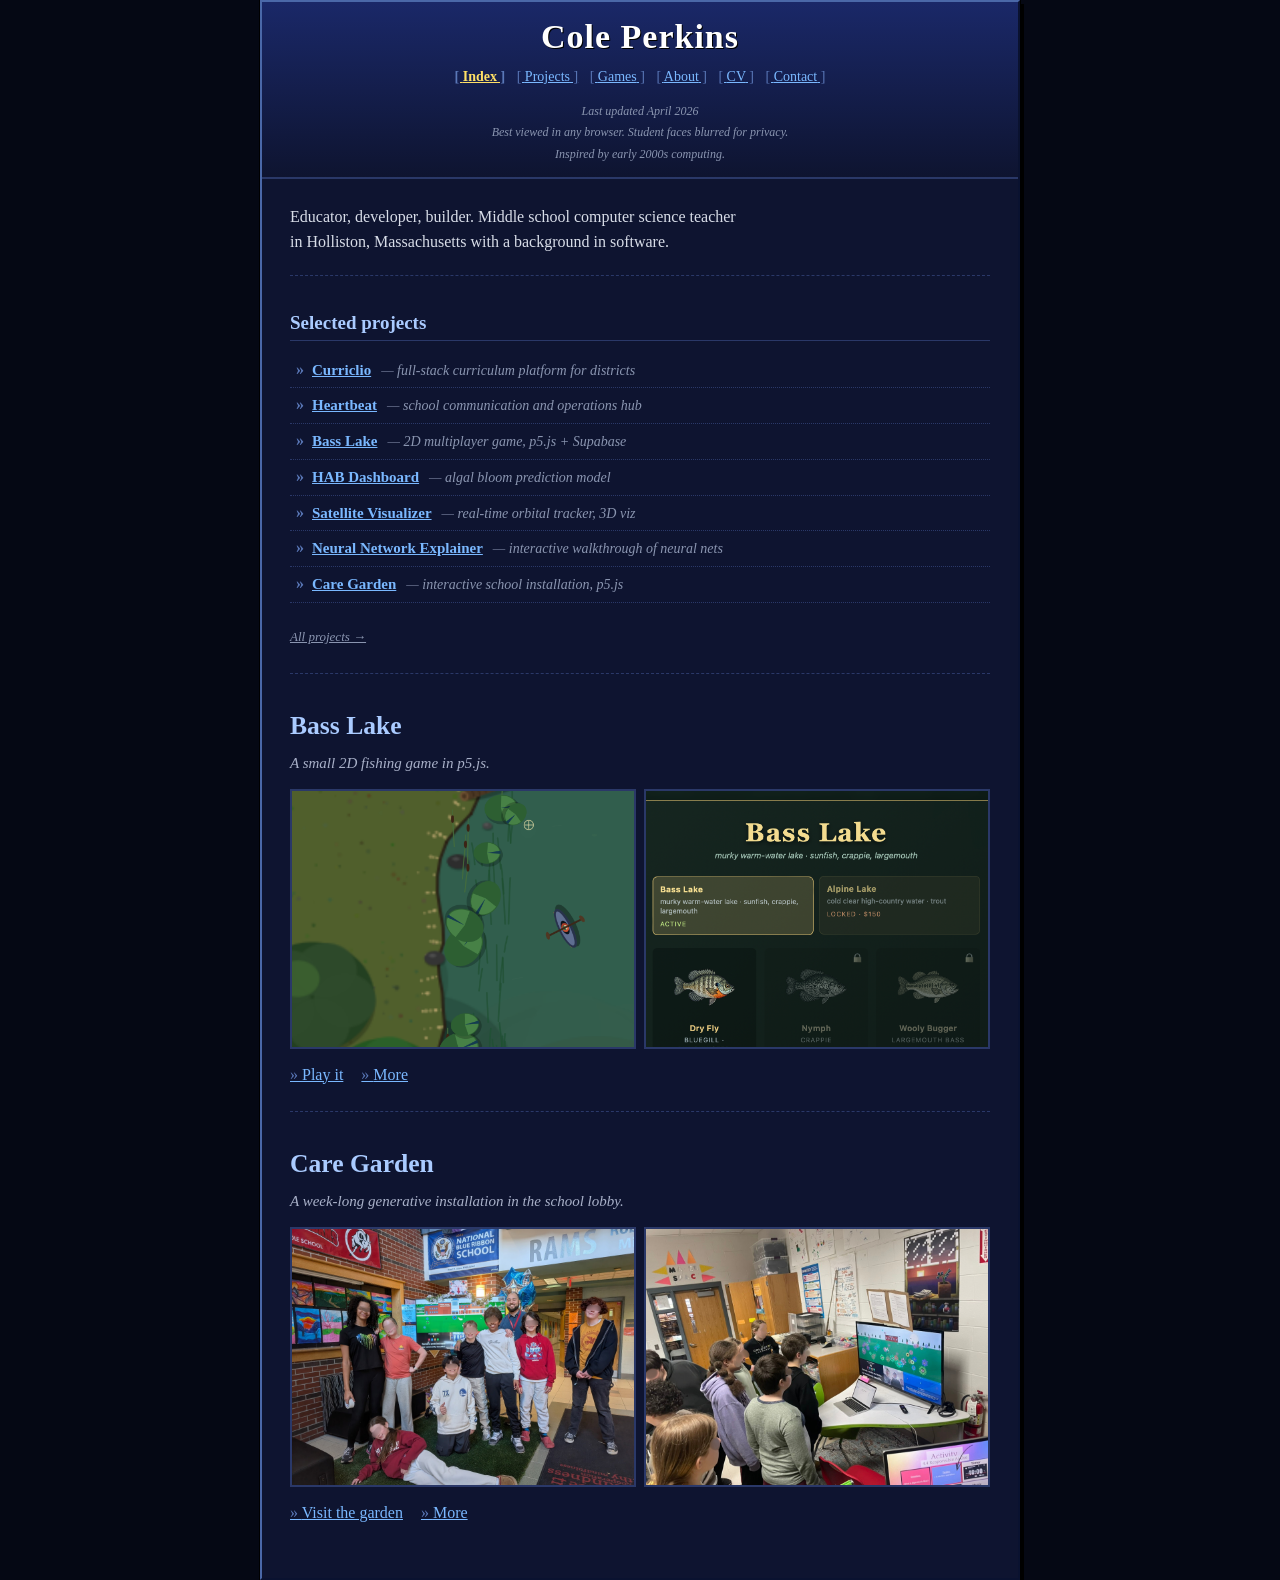
==== index.html @ 0ce3ae5e "Remove duplicate Cole Perkins h1 on index Sidebar already has the brand name.  Co-Authored-By: Claud" ====
<!DOCTYPE html>
<html lang="en">
<head>
  <meta charset="UTF-8">
  <meta name="viewport" content="width=device-width, initial-scale=1.0">
  <title>Cole Perkins</title>
  <link rel="preconnect" href="https://fonts.googleapis.com">
  <link rel="preconnect" href="https://fonts.gstatic.com" crossorigin>
  <link href="https://fonts.googleapis.com/css2?family=Playfair+Display:ital,wght@0,400;0,700;1,400;1,700&family=EB+Garamond:ital,wght@0,400;0,500;1,400;1,500&display=swap" rel="stylesheet">
  <link rel="stylesheet" href="style.css">
</head>
<body class="layout">

  <button class="menu-toggle" aria-label="Menu" onclick="document.querySelector('aside.sidebar').classList.toggle('open')">menu</button>

  <aside class="sidebar">
    <div class="brand">
      <a href="index.html" style="color:inherit;">
        <div class="brand-name">Cole Perkins</div>
      </a>
    </div>
    <nav>
      <a href="index.html" class="active">Index</a>
      <a href="portfolio.html">Projects</a>
      <a href="games.html">Games</a>
      <a href="about.html">About</a>
      <a href="cv.html">CV</a>
      <a href="contact.html">Contact</a>
    </nav>
    <div class="sidebar-footer">
      Last updated April 2026<br>
      <span class="privacy">Best viewed in any browser. Student faces blurred for privacy.</span>
      <span class="privacy">Inspired by early 2000s computing.</span>
    </div>
  </aside>

  <main>

    <section class="hero">
      <div class="intro">
        <p>Educator, developer, builder. Middle school computer science teacher in Holliston, Massachusetts with a background in software.</p>
      </div>
    </section>

    <section>
      <h2>Selected projects</h2>
      <div class="work-list">

        <a class="work-list-item" href="https://curriclio.app" target="_blank" rel="noopener">
          <span class="title">Curriclio</span>
          <span class="descriptor">full-stack curriculum platform for districts</span>
        </a>

        <a class="work-list-item" href="https://school-heartbeat.vercel.app" target="_blank" rel="noopener">
          <span class="title">Heartbeat</span>
          <span class="descriptor">school communication and operations hub</span>
        </a>

        <a class="work-list-item" href="bass-lake.html">
          <span class="title">Bass Lake</span>
          <span class="descriptor">2D multiplayer game, p5.js + Supabase</span>
        </a>

        <a class="work-list-item" href="https://perkinscole.github.io/hab-dashboard/" target="_blank" rel="noopener">
          <span class="title">HAB Dashboard</span>
          <span class="descriptor">algal bloom prediction model</span>
        </a>

        <a class="work-list-item" href="https://perkinscole.github.io/satellite-visualizer/" target="_blank" rel="noopener">
          <span class="title">Satellite Visualizer</span>
          <span class="descriptor">real-time orbital tracker, 3D viz</span>
        </a>

        <a class="work-list-item" href="https://perkinscole.github.io/neural-network-site/" target="_blank" rel="noopener">
          <span class="title">Neural Network Explainer</span>
          <span class="descriptor">interactive walkthrough of neural nets</span>
        </a>

        <a class="work-list-item" href="portfolio.html#care-garden">
          <span class="title">Care Garden</span>
          <span class="descriptor">interactive school installation, p5.js</span>
        </a>

      </div>
      <p class="meta" style="margin-top:1.5rem;"><a href="portfolio.html" style="font-style:italic;color:var(--text-dim);border-bottom:1px solid var(--text-faint);">All projects &rarr;</a></p>
    </section>

    <section>
      <div class="feature">
        <div class="feature-title">
          <h2 style="font-size:1.6rem;">Bass Lake</h2>
        </div>
        <p class="feature-descriptor">A small 2D fishing game in p5.js.</p>

        <div class="feature-media-grid">
          <img src="images/bass-lake-1.png" alt="Kayak fishing among lily pads">
          <img src="images/bass-lake-menu.png" alt="Lake selection menu">
        </div>

        <div class="feature-links">
          <a href="https://perkinscole.github.io/bass-lake/" target="_blank" rel="noopener">Play it</a>
          <a href="bass-lake.html">More</a>
        </div>
      </div>
    </section>

    <section>
      <div class="feature">
        <div class="feature-title">
          <h2 style="font-size:1.6rem;">Care Garden</h2>
        </div>
        <p class="feature-descriptor">A week-long generative installation in the school lobby.</p>

        <div class="feature-media-grid">
          <img src="images/care-garden-group.jpg" alt="Care Garden display in the lobby with students">
          <img src="images/care-garden-install.jpg" alt="Care Garden installation in progress">
        </div>

        <div class="feature-links">
          <a href="https://perkinscole.github.io/care-garden/" target="_blank" rel="noopener">Visit the garden</a>
          <a href="portfolio.html#care-garden">More</a>
        </div>
      </div>
    </section>

  </main>

</body>
</html>
---- style.css ----
/* ===== Cole Perkins, dark Windows ===== */

*, *::before, *::after { box-sizing: border-box; margin: 0; padding: 0; }

html { background: #050814; }

body {
  font-family: "Times New Roman", Times, serif;
  background: #050814;
  color: #d8dde8;
  line-height: 1.55;
  padding: 18px 12px;
  min-height: 100vh;
}

img { max-width: 100%; display: block; border: 2px solid #2a3868; }

a {
  color: #7ab8ff;
  text-decoration: underline;
}
a:visited { color: #b48eff; }
a:hover { color: #ffe066; background: #1a2860; }
a:active { color: #ffe066; }

/* ---------- typography ---------- */
h1, h2, h3, h4 {
  font-family: "Times New Roman", Times, serif;
  font-weight: bold;
  color: #f0f3fa;
}
h1 {
  font-size: 26px;
  text-align: center;
  background: linear-gradient(to bottom, #2a4090, #122466);
  color: #ffffff;
  padding: 10px 14px;
  border: 2px solid;
  border-color: #5a78b8 #0a1438 #0a1438 #5a78b8;
  margin-bottom: 18px;
  letter-spacing: 1px;
}
h2 {
  font-size: 19px;
  margin-top: 18px;
  margin-bottom: 8px;
  color: #aacbff;
  border-bottom: 1px solid #2a3868;
  padding-bottom: 2px;
}
h3 { font-size: 16px; margin-bottom: 4px; color: #e0e5f0; }

p { font-size: 15px; margin-bottom: 12px; }
p.lede { font-style: italic; font-size: 16px; color: #a8b0c8; margin-bottom: 14px; }

em, i, .italic { font-style: italic; }

.dim, .text-dim { color: #8a95b0; }
.faint, .text-faint { color: #6a7390; }
.small { font-size: 13px; }
.tiny { font-size: 11px; }
.meta { font-size: 13px; color: #8a95b0; font-style: italic; }

/* ---------- layout ---------- */
.layout {
  display: block;
  min-height: 0;
  max-width: 760px;
  margin: 0 auto;
  background: #0e1430;
  border: 2px solid;
  border-color: #4a68a8 #0a1230 #0a1230 #4a68a8;
  padding: 0;
  box-shadow: 0 0 0 1px #000, 4px 4px 0 #000;
}

.menu-toggle { display: none; }

aside.sidebar {
  position: static;
  width: 100%;
  height: auto;
  background: linear-gradient(to bottom, #1a2868, #0e1430);
  border: none;
  border-bottom: 2px solid #2a3868;
  padding: 18px 24px 14px;
  z-index: auto;
  display: block;
}

.brand { margin-bottom: 12px; text-align: center; }
.brand a { color: inherit; text-decoration: none; }
.brand-name {
  font-family: "Times New Roman", Times, serif;
  font-size: 34px;
  font-weight: bold;
  letter-spacing: 1px;
  line-height: 1;
  color: #ffffff;
  text-shadow: 1px 1px 0 #000;
}

aside.sidebar nav {
  display: block;
  text-align: center;
  font-size: 14px;
  margin-top: 8px;
}
aside.sidebar nav a {
  display: inline;
  font-family: "Times New Roman", Times, serif;
  font-style: normal;
  color: #7ab8ff;
  text-decoration: underline;
  padding: 2px 4px;
  margin: 0;
}
aside.sidebar nav a:hover { color: #ffe066; background: #1a2860; }
aside.sidebar nav a.active {
  color: #ffe066;
  font-weight: bold;
}
aside.sidebar nav a::before { content: "[ "; color: #5a78b8; text-decoration: none; }
aside.sidebar nav a::after { content: " ]"; color: #5a78b8; text-decoration: none; }

.sidebar-footer {
  margin-top: 14px;
  font-size: 12px;
  color: #8a95b0;
  text-align: center;
  font-style: italic;
}
.sidebar-footer a { color: #aacbff; }
.sidebar-footer .privacy { display: block; margin-top: 3px; }

main {
  margin: 0;
  width: 100%;
  max-width: 100%;
  padding: 22px 28px 28px;
  background: #0e1430;
}

section {
  padding: 14px 0;
  border-top: 1px dashed #2a3868;
}
section:first-of-type { border-top: none; padding-top: 4px; }
section.thick { padding: 22px 0; }

.hero { padding-bottom: 8px; }
.hero h1 { font-size: 28px; margin-bottom: 14px; }
.hero .intro { max-width: 56ch; }
.hero .intro p { font-size: 16px; }

/* ---------- work list ---------- */
.work-list {
  list-style: none;
  margin: 12px 0 18px;
  padding: 0;
}
.work-list-item {
  display: block;
  padding: 5px 8px 5px 22px;
  border-bottom: 1px dotted #2a3868;
  font-family: "Times New Roman", Times, serif;
  color: #d8dde8;
  text-decoration: none;
  position: relative;
  background: transparent;
}
.work-list-item::before {
  content: "»";
  position: absolute;
  left: 6px;
  color: #5a78b8;
  font-weight: bold;
}
.work-list-item:hover {
  background: #1a2860;
}
.work-list-item .title {
  color: #7ab8ff;
  text-decoration: underline;
  font-weight: bold;
  font-size: 15px;
}
.work-list-item:visited .title { color: #b48eff; }
.work-list-item:hover .title { color: #ffe066; }
.work-list-item .descriptor {
  font-style: italic;
  color: #8a95b0;
  font-size: 14px;
  margin-left: 6px;
}
.work-list-item .descriptor::before { content: "— "; color: #6a7390; }

/* ---------- featured ---------- */
.feature { margin-bottom: 10px; }
.feature .feature-title {
  display: flex;
  align-items: baseline;
  gap: 8px;
  margin-bottom: 6px;
  flex-wrap: wrap;
}
.feature .feature-title h2 {
  margin-bottom: 0;
  border-bottom: none;
  padding-bottom: 0;
}
.feature .feature-title .year {
  color: #8a95b0;
  font-style: italic;
  font-size: 14px;
}
.feature-descriptor {
  font-style: italic;
  color: #a8b0c8;
  margin-bottom: 12px;
  font-size: 15px;
}
.feature-media {
  margin: 14px 0;
}
.feature-media img,
.feature-media video {
  width: 100%;
  border: 2px solid #2a3868;
  background: #0a1230;
}
.feature-media-grid {
  display: grid;
  grid-template-columns: 1fr 1fr;
  gap: 8px;
  margin: 14px 0;
}
.feature-media-grid img,
.feature-media-grid video {
  width: 100%;
  aspect-ratio: 4/3;
  object-fit: cover;
  border: 2px solid #2a3868;
}
.feature p { max-width: 56ch; }

.feature-links {
  margin-top: 14px;
  display: block;
}
.feature-links a {
  display: inline-block;
  margin-right: 14px;
  font-family: "Times New Roman", Times, serif;
  color: #7ab8ff;
  text-decoration: underline;
}
.feature-links a::before { content: "» "; color: #5a78b8; text-decoration: none; }

/* ---------- breadcrumb ---------- */
.crumb {
  font-size: 13px;
  color: #8a95b0;
  margin-bottom: 14px;
  font-style: italic;
}
.crumb a { color: #7ab8ff; }

/* ---------- prose ---------- */
.prose { max-width: 56ch; }
.prose p { font-size: 15px; }
.prose h2 { margin-top: 14px; }
.prose ul {
  padding-left: 24px;
  margin: 8px 0 12px;
  list-style: square;
}
.prose ul li::marker { color: #5a78b8; }
.prose ul li { font-size: 15px; margin-bottom: 4px; }

/* ---------- contact ---------- */
.contact-list {
  list-style: none;
  margin-top: 14px;
  padding: 0;
}
.contact-list li {
  font-size: 15px;
  padding: 4px 0;
  display: grid;
  grid-template-columns: 90px 1fr;
  align-items: baseline;
}
.contact-list li span.label {
  font-weight: bold;
  font-style: italic;
  color: #8a95b0;
  font-size: 13px;
  text-transform: lowercase;
}

/* ---------- CV ---------- */
.cv-entry { margin-bottom: 14px; }
.cv-entry-line {
  display: grid;
  grid-template-columns: 1fr auto;
  align-items: baseline;
  gap: 10px;
}
.cv-entry-line h3 {
  font-family: "Times New Roman", Times, serif;
  font-size: 16px;
  font-weight: bold;
  color: #f0f3fa;
}
.cv-entry-line .date {
  color: #8a95b0;
  font-size: 13px;
  white-space: nowrap;
  font-style: italic;
}
.cv-entry .org {
  font-style: italic;
  font-size: 14px;
  color: #a8b0c8;
  margin-bottom: 4px;
}
.cv-entry ul {
  padding-left: 22px;
  margin-top: 4px;
  list-style: square;
}
.cv-entry li { font-size: 14px; margin-bottom: 3px; }
.cv-entry li::marker { color: #5a78b8; }

.cv-section { margin-bottom: 22px; }
.cv-section-title {
  font-family: "Times New Roman", Times, serif;
  font-weight: bold;
  font-size: 14px;
  color: #aacbff;
  border-bottom: 2px solid #2a4090;
  padding-bottom: 2px;
  margin-bottom: 12px;
  text-transform: uppercase;
  letter-spacing: 1px;
}

/* ---------- topics ---------- */
.topics {
  display: grid;
  grid-template-columns: 1fr 1fr;
  gap: 14px;
  margin: 14px 0 20px;
}
.topic {
  border: 1px solid #2a3868;
  background: #131a3a;
  padding: 10px 12px;
}
.topic h3 {
  font-family: "Times New Roman", Times, serif;
  font-size: 15px;
  margin-bottom: 4px;
  color: #aacbff;
}
.topic p { font-size: 14px; color: #a8b0c8; }

/* ---------- tag ---------- */
.tag {
  display: inline-block;
  font-style: italic;
  font-size: 13px;
  color: #8a95b0;
  margin-right: 8px;
}
.tag::before { content: "·  "; color: #6a7390; }

/* ---------- print ---------- */
@media print {
  body, .layout, main, aside.sidebar { background: white; color: black; }
  .layout { border: none; max-width: 100%; box-shadow: none; }
  aside.sidebar { display: none; }
  main { padding: 0; }
  a { color: black; text-decoration: none; }
  h1 { background: none; color: black; border: 2px solid black; }
}

/* ---------- mobile ---------- */
@media (max-width: 600px) {
  body { padding: 6px 4px; }
  main { padding: 14px 16px 18px; }
  aside.sidebar { padding: 14px 14px 12px; }
  .brand-name { font-size: 28px; }
  h1 { font-size: 22px; }
  h2 { font-size: 18px; }
  .feature-media-grid { grid-template-columns: 1fr; }
  .topics { grid-template-columns: 1fr; }
}
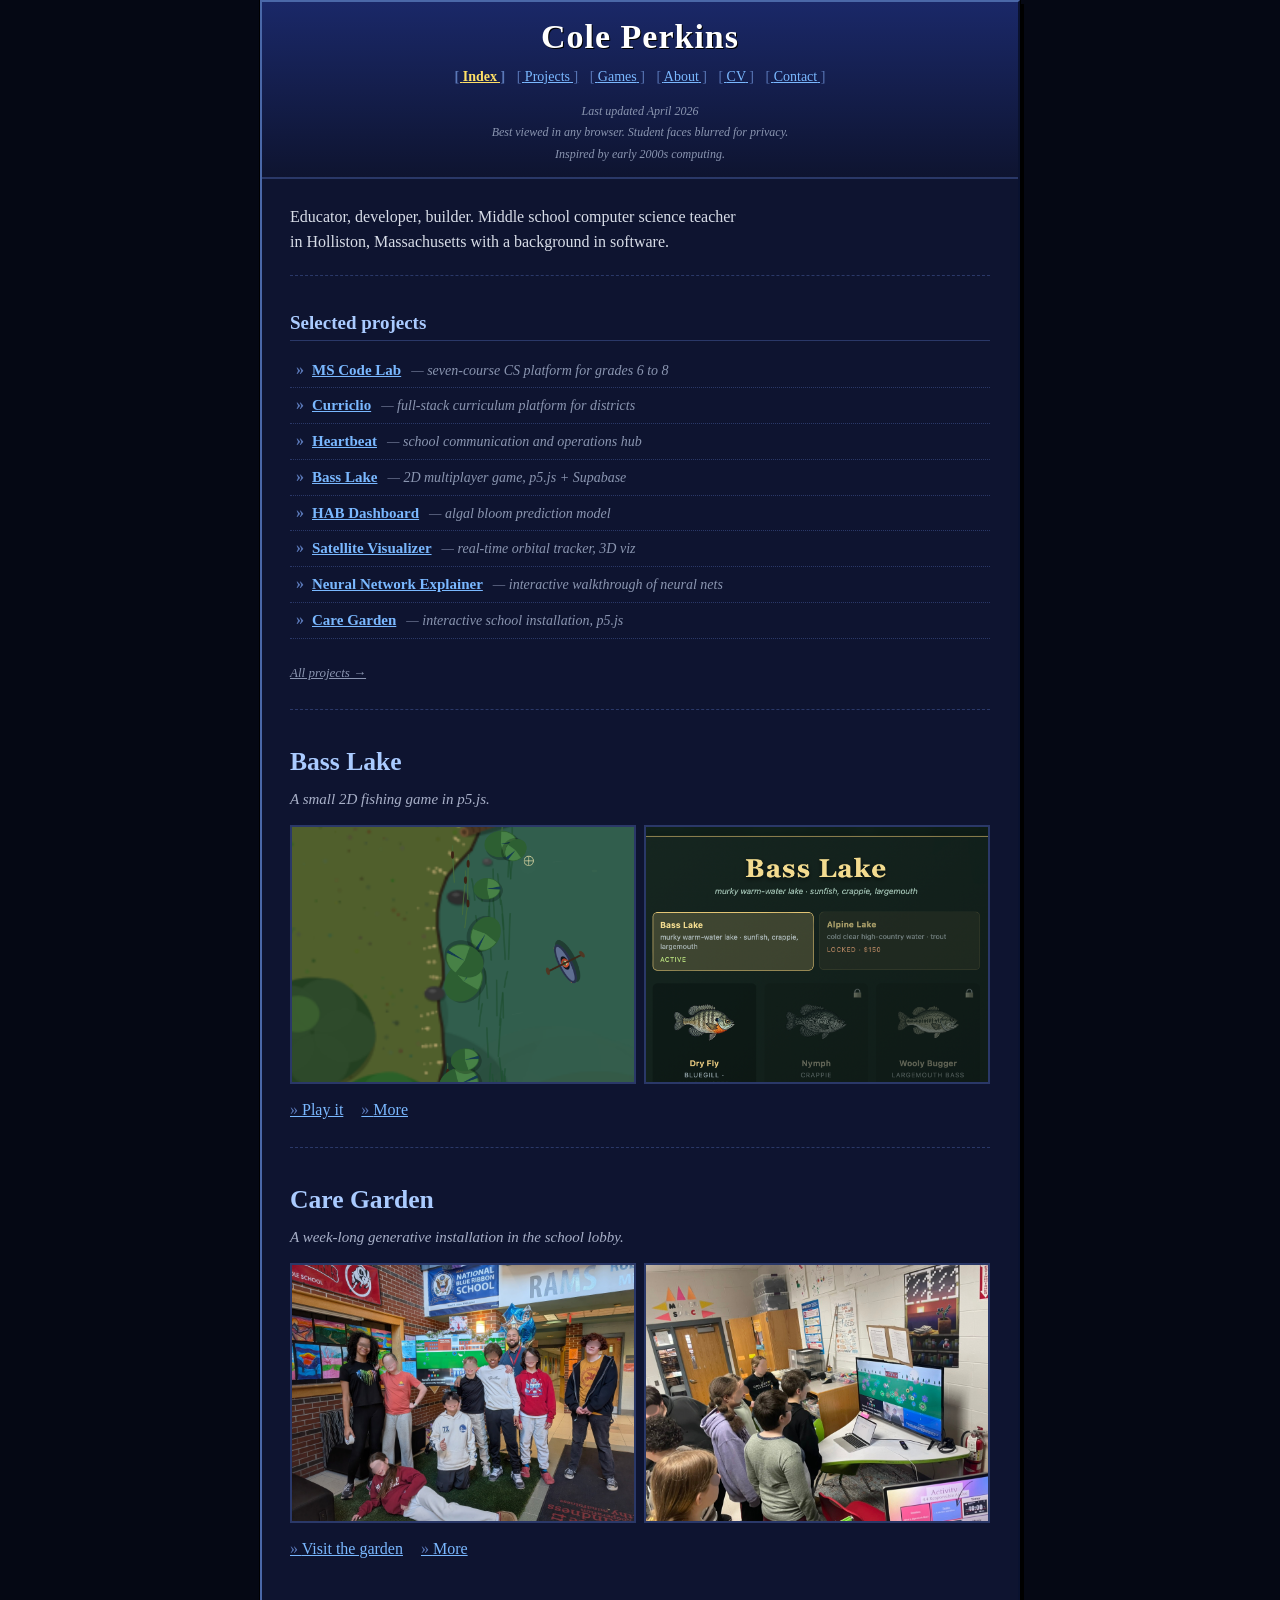
==== commit f47cbd2d: "Add MS Code Lab and its seven courses to projects MS Code Lab leads Featured and the home page list," ====
--- a/index.html
+++ b/index.html
@@ -45,6 +45,11 @@
     <section>
       <h2>Selected projects</h2>
       <div class="work-list">
+
+        <a class="work-list-item" href="https://mscodelab.org" target="_blank" rel="noopener">
+          <span class="title">MS Code Lab</span>
+          <span class="descriptor">seven-course CS platform for grades 6 to 8</span>
+        </a>
 
         <a class="work-list-item" href="https://curriclio.app" target="_blank" rel="noopener">
           <span class="title">Curriclio</span>
--- a/style.css
+++ b/style.css
@@ -176,6 +176,8 @@
   color: #5a78b8;
   font-weight: bold;
 }
+.work-list-item.sub { padding-left: 44px; }
+.work-list-item.sub::before { left: 28px; content: "›"; }
 .work-list-item:hover {
   background: #1a2860;
 }
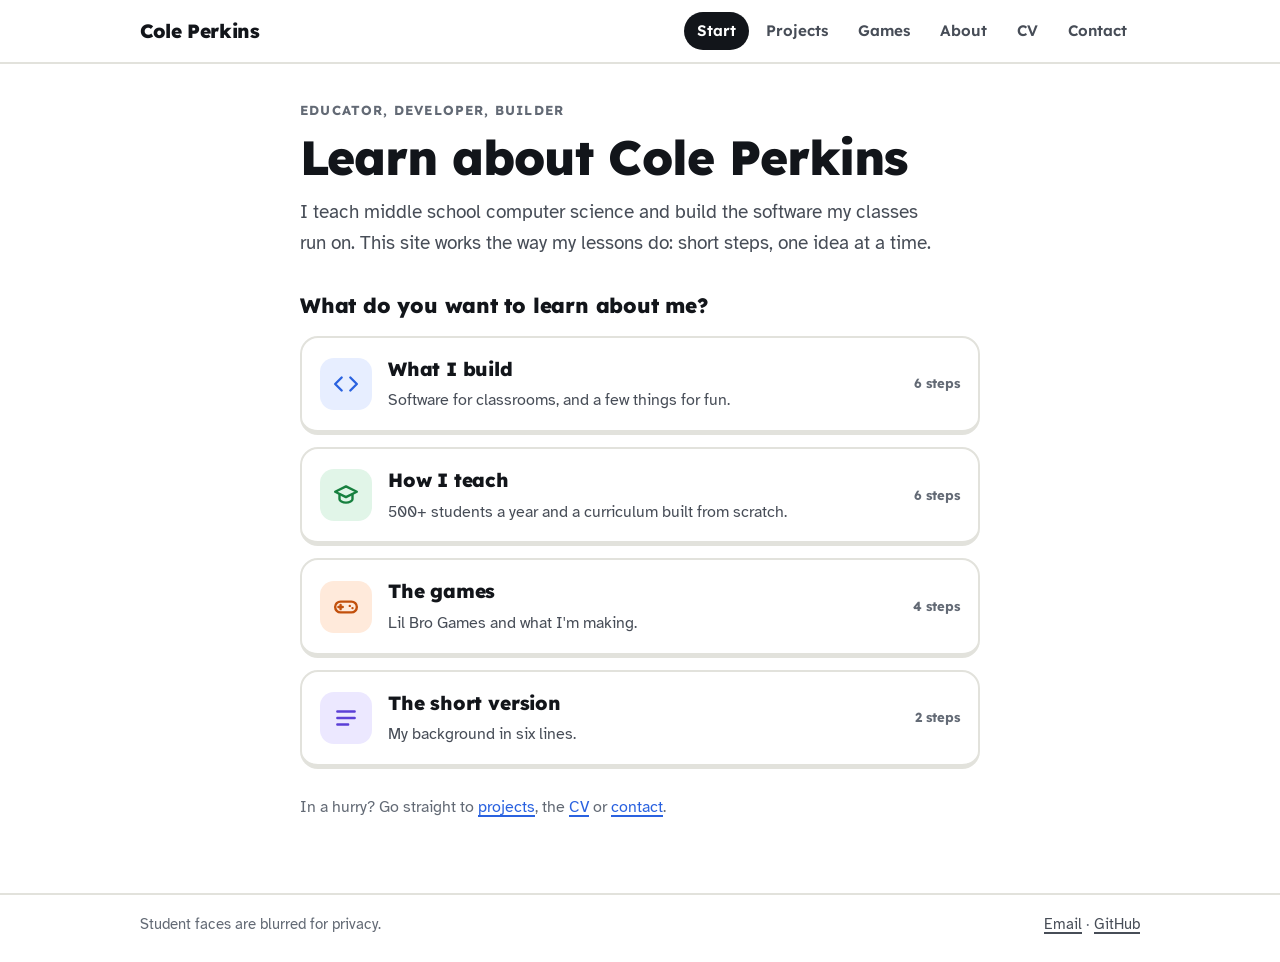
==== commit c1e7fdd2: "Rebuild the site as a Brilliant-style lesson about Cole The home page is now a click-through: pick a" ====
--- a/index.html
+++ b/index.html
@@ -4,131 +4,362 @@
   <meta charset="UTF-8">
   <meta name="viewport" content="width=device-width, initial-scale=1.0">
   <title>Cole Perkins</title>
+  <meta name="description" content="Cole Perkins: educator, developer, builder. Learn about my work in short steps.">
+  <script>document.documentElement.className += ' js';</script>
   <link rel="preconnect" href="https://fonts.googleapis.com">
   <link rel="preconnect" href="https://fonts.gstatic.com" crossorigin>
-  <link href="https://fonts.googleapis.com/css2?family=Playfair+Display:ital,wght@0,400;0,700;1,400;1,700&family=EB+Garamond:ital,wght@0,400;0,500;1,400;1,500&display=swap" rel="stylesheet">
+  <link href="https://fonts.googleapis.com/css2?family=Atkinson+Hyperlegible:ital,wght@0,400;0,700;1,400&family=Lexend:wght@400;600;700;800&display=swap" rel="stylesheet">
   <link rel="stylesheet" href="style.css">
 </head>
-<body class="layout">
-
-  <button class="menu-toggle" aria-label="Menu" onclick="document.querySelector('aside.sidebar').classList.toggle('open')">menu</button>
-
-  <aside class="sidebar">
-    <div class="brand">
-      <a href="index.html" style="color:inherit;">
-        <div class="brand-name">Cole Perkins</div>
-      </a>
+<body>
+
+  <a class="skip" href="#main">Skip to content</a>
+  <header class="top">
+    <div class="top-in">
+      <a class="brand" href="index.html">Cole Perkins</a>
+      <nav aria-label="Main">
+        <a href="index.html" class="active">Start</a>
+        <a href="portfolio.html">Projects</a>
+        <a href="games.html">Games</a>
+        <a href="about.html">About</a>
+        <a href="cv.html">CV</a>
+        <a href="contact.html">Contact</a>
+      </nav>
     </div>
-    <nav>
-      <a href="index.html" class="active">Index</a>
-      <a href="portfolio.html">Projects</a>
-      <a href="games.html">Games</a>
-      <a href="about.html">About</a>
-      <a href="cv.html">CV</a>
-      <a href="contact.html">Contact</a>
-    </nav>
-    <div class="sidebar-footer">
-      Last updated April 2026<br>
-      <span class="privacy">Best viewed in any browser. Student faces blurred for privacy.</span>
-      <span class="privacy">Inspired by early 2000s computing.</span>
+  </header>
+
+  <div class="lesson-bar" id="lesson-bar" hidden>
+    <div class="lesson-bar-in">
+      <button class="exit" id="lesson-exit" type="button" aria-label="Back to all topics">
+        <svg viewBox="0 0 16 16" aria-hidden="true"><path d="M3 3l10 10M13 3L3 13"/></svg>
+      </button>
+      <div class="track" role="progressbar" aria-label="Lesson progress" aria-valuemin="0" aria-valuemax="100" aria-valuenow="0" id="lesson-track"><div class="fill" id="lesson-fill"></div></div>
+      <span class="count" id="lesson-count"></span>
     </div>
-  </aside>
-
-  <main>
-
-    <section class="hero">
-      <div class="intro">
-        <p>Educator, developer, builder. Middle school computer science teacher in Holliston, Massachusetts with a background in software.</p>
-      </div>
+  </div>
+
+  <main id="main" class="learn">
+
+    <!-- ── Start: pick a topic ── -->
+    <section class="chooser" id="chooser">
+      <p class="eyebrow">Educator, developer, builder</p>
+      <h1>Learn about Cole Perkins</h1>
+      <p class="lede">I teach middle school computer science and build the software my classes run on. This site works the way my lessons do: short steps, one idea at a time.</p>
+
+      <p class="ask">What do you want to learn about me?</p>
+      <div class="paths">
+        <a class="path p-build" href="#build" data-path="build">
+          <span class="icon"><svg viewBox="0 0 24 24" aria-hidden="true"><path d="M8 6l-6 6 6 6M16 6l6 6-6 6"/></svg></span>
+          <span class="name">What I build</span>
+          <span class="what">Software for classrooms, and a few things for fun.</span>
+          <span class="len" data-len="6 steps">6 steps</span>
+        </a>
+        <a class="path p-teach" href="#teach" data-path="teach">
+          <span class="icon"><svg viewBox="0 0 24 24" aria-hidden="true"><path d="M2 9l10-5 10 5-10 5z"/><path d="M6 11.5V16c0 1.4 2.7 3 6 3s6-1.6 6-3v-4.5"/></svg></span>
+          <span class="name">How I teach</span>
+          <span class="what">500+ students a year and a curriculum built from scratch.</span>
+          <span class="len" data-len="6 steps">6 steps</span>
+        </a>
+        <a class="path p-games" href="#games" data-path="games">
+          <span class="icon"><svg viewBox="0 0 24 24" aria-hidden="true"><rect x="2" y="7" width="20" height="10" rx="5"/><path d="M7 10v4M5 12h4"/><path d="M15.5 11h.01M18 13h.01"/></svg></span>
+          <span class="name">The games</span>
+          <span class="what">Lil Bro Games and what I'm making.</span>
+          <span class="len" data-len="4 steps">4 steps</span>
+        </a>
+        <a class="path p-short" href="#short" data-path="short">
+          <span class="icon"><svg viewBox="0 0 24 24" aria-hidden="true"><path d="M4 6h16M4 12h16M4 18h10"/></svg></span>
+          <span class="name">The short version</span>
+          <span class="what">My background in six lines.</span>
+          <span class="len" data-len="2 steps">2 steps</span>
+        </a>
+      </div>
+
+      <p class="skip-links">In a hurry? Go straight to <a href="portfolio.html">projects</a>, the <a href="cv.html">CV</a> or <a href="contact.html">contact</a>.</p>
     </section>
 
-    <section>
-      <h2>Selected projects</h2>
-      <div class="work-list">
-
-        <a class="work-list-item" href="https://mscodelab.org" target="_blank" rel="noopener">
-          <span class="title">MS Code Lab</span>
-          <span class="descriptor">seven-course CS platform for grades 6 to 8</span>
-        </a>
-
-        <a class="work-list-item" href="https://curriclio.app" target="_blank" rel="noopener">
-          <span class="title">Curriclio</span>
-          <span class="descriptor">full-stack curriculum platform for districts</span>
-        </a>
-
-        <a class="work-list-item" href="https://school-heartbeat.vercel.app" target="_blank" rel="noopener">
-          <span class="title">Heartbeat</span>
-          <span class="descriptor">school communication and operations hub</span>
-        </a>
-
-        <a class="work-list-item" href="bass-lake.html">
-          <span class="title">Bass Lake</span>
-          <span class="descriptor">2D multiplayer game, p5.js + Supabase</span>
-        </a>
-
-        <a class="work-list-item" href="https://perkinscole.github.io/hab-dashboard/" target="_blank" rel="noopener">
-          <span class="title">HAB Dashboard</span>
-          <span class="descriptor">algal bloom prediction model</span>
-        </a>
-
-        <a class="work-list-item" href="https://perkinscole.github.io/satellite-visualizer/" target="_blank" rel="noopener">
-          <span class="title">Satellite Visualizer</span>
-          <span class="descriptor">real-time orbital tracker, 3D viz</span>
-        </a>
-
-        <a class="work-list-item" href="https://perkinscole.github.io/neural-network-site/" target="_blank" rel="noopener">
-          <span class="title">Neural Network Explainer</span>
-          <span class="descriptor">interactive walkthrough of neural nets</span>
-        </a>
-
-        <a class="work-list-item" href="portfolio.html#care-garden">
-          <span class="title">Care Garden</span>
-          <span class="descriptor">interactive school installation, p5.js</span>
-        </a>
-
-      </div>
-      <p class="meta" style="margin-top:1.5rem;"><a href="portfolio.html" style="font-style:italic;color:var(--text-dim);border-bottom:1px solid var(--text-faint);">All projects &rarr;</a></p>
-    </section>
-
-    <section>
-      <div class="feature">
-        <div class="feature-title">
-          <h2 style="font-size:1.6rem;">Bass Lake</h2>
-        </div>
-        <p class="feature-descriptor">A small 2D fishing game in p5.js.</p>
-
-        <div class="feature-media-grid">
-          <img src="images/bass-lake-1.png" alt="Kayak fishing among lily pads">
-          <img src="images/bass-lake-menu.png" alt="Lake selection menu">
-        </div>
-
-        <div class="feature-links">
-          <a href="https://perkinscole.github.io/bass-lake/" target="_blank" rel="noopener">Play it</a>
-          <a href="bass-lake.html">More</a>
-        </div>
-      </div>
-    </section>
-
-    <section>
-      <div class="feature">
-        <div class="feature-title">
-          <h2 style="font-size:1.6rem;">Care Garden</h2>
-        </div>
-        <p class="feature-descriptor">A week-long generative installation in the school lobby.</p>
-
-        <div class="feature-media-grid">
-          <img src="images/care-garden-group.jpg" alt="Care Garden display in the lobby with students">
-          <img src="images/care-garden-install.jpg" alt="Care Garden installation in progress">
-        </div>
-
-        <div class="feature-links">
-          <a href="https://perkinscole.github.io/care-garden/" target="_blank" rel="noopener">Visit the garden</a>
-          <a href="portfolio.html#care-garden">More</a>
-        </div>
-      </div>
-    </section>
+    <!-- ── Lesson: What I build ── -->
+    <article class="lesson p-build" id="build" data-title="What I build">
+      <p class="eyebrow">What I build</p>
+
+      <div class="step">
+        <h2 tabindex="-1">I build software for classrooms.</h2>
+        <p>I'm a middle school computer science teacher with a software background. When a tool I needed didn't exist, I built it.</p>
+        <p><strong>Most of my projects started as something my own students needed.</strong></p>
+      </div>
+
+      <div class="step">
+        <h2 tabindex="-1">The biggest one is MS Code Lab.</h2>
+        <p>MS Code Lab is a platform of computer science courses for grades 6 to 8. Each course is a full unit with its own lessons, checks, projects and game.</p>
+        <div class="quiz">
+          <p class="q">How many full courses run on it?</p>
+          <div class="options">
+            <button class="option" type="button">Two</button>
+            <button class="option" type="button">Four</button>
+            <button class="option" type="button" data-correct>Seven</button>
+          </div>
+          <div class="feedback" aria-live="polite">
+            <p><span class="verdict"></span> Seven courses: game programming, circuits, cybersecurity, block coding, phone apps, robotics and networking. <strong>More than 200 lessons</strong> share one teacher account.</p>
+          </div>
+        </div>
+        <img src="images/mscodelab-map.jpg" width="1400" height="860" loading="lazy" alt="The Pixel Trail course map: a blocky landscape where each student's character stands at the lesson they have reached.">
+        <p class="cap">Pixel Trail, the JavaScript game programming course. <a href="https://mscodelab.org" target="_blank" rel="noopener">Visit mscodelab.org</a></p>
+      </div>
+
+      <div class="step">
+        <h2 tabindex="-1">It is a product, not a set of slides.</h2>
+        <p>Every course has a gradebook that fills itself in, a help queue for stuck students, a screen to project for the class, and a report of the steps students found confusing.</p>
+        <p><strong>No student email. No ads. No trackers.</strong> Each school's data is walled off in the database itself.</p>
+        <img src="images/mscodelab-teacher-screen.jpg" width="1400" height="875" loading="lazy" alt="The class screen a teacher projects: a race track through today's lesson, a class goal, a countdown and recent wins. No grades are shown.">
+        <p class="cap">The screen for the board. It never shows grades.</p>
+      </div>
+
+      <div class="step">
+        <h2 tabindex="-1">I also build tools for schools.</h2>
+        <p>Teachers and administrators have their own problems. These are the ones I've built for.</p>
+        <div class="work-list">
+          <a class="work-list-item" href="https://curriclio.app" target="_blank" rel="noopener">
+            <span class="title">Curriclio</span>
+            <span class="descriptor">Districts collect unit plans through a draft, submit, review, approve workflow. Next.js and Postgres.</span>
+          </a>
+          <a class="work-list-item" href="https://school-heartbeat.vercel.app" target="_blank" rel="noopener">
+            <span class="title">Heartbeat</span>
+            <span class="descriptor">A school communication and operations hub.</span>
+          </a>
+          <a class="work-list-item" href="work-apps.html">
+            <span class="title">Rams Care Dashboard</span>
+            <span class="descriptor">Staff explore PBIS survey data by grade, section and question. Streamlit and Python.</span>
+          </a>
+        </div>
+      </div>
+
+      <div class="step">
+        <h2 tabindex="-1">Not everything is for school.</h2>
+        <p>Bass Lake is a 2D multiplayer fly fishing game I wrote in p5.js. You paddle a kayak around a lake that is different every time you play.</p>
+        <div class="quiz">
+          <p class="q">How does the lake get a new shoreline each time?</p>
+          <div class="options">
+            <button class="option" type="button">A set of hand-drawn maps, picked at random</button>
+            <button class="option" type="button" data-correct>Marching squares over a noise field</button>
+            <button class="option" type="button">A traced photo of a real lake</button>
+          </div>
+          <div class="feedback" aria-live="polite">
+            <p><span class="verdict"></span> The lake is generated with marching squares over 2D noise. Panfish school with a boids algorithm, bass run a state machine, and multiplayer goes through Supabase. <strong>No game engine.</strong></p>
+          </div>
+        </div>
+        <img src="images/bass-lake-1.png" width="1554" height="874" loading="lazy" alt="Bass Lake: a kayak on green water beside lily pads and a shoreline.">
+        <p class="cap"><a href="https://perkinscole.github.io/bass-lake/" target="_blank" rel="noopener">Play Bass Lake</a></p>
+      </div>
+
+      <div class="step">
+        <h2 tabindex="-1">I like live data.</h2>
+        <p>A few projects that pull real data and make it readable.</p>
+        <div class="work-list">
+          <a class="work-list-item" href="https://perkinscole.github.io/hab-dashboard/" target="_blank" rel="noopener">
+            <span class="title">HAB Dashboard</span>
+            <span class="descriptor">Live algal bloom risk for the Charles River, from USGS and National Weather Service data.</span>
+          </a>
+          <a class="work-list-item" href="https://perkinscole.github.io/satellite-visualizer/" target="_blank" rel="noopener">
+            <span class="title">Satellite Visualizer</span>
+            <span class="descriptor">A real-time tracker of satellites in orbit, in 3D.</span>
+          </a>
+          <a class="work-list-item" href="https://perkinscole.github.io/neural-network-site/" target="_blank" rel="noopener">
+            <span class="title">Neural Network Explainer</span>
+            <span class="descriptor">An interactive walkthrough of how neural networks work.</span>
+          </a>
+        </div>
+      </div>
+
+      <div class="step wrap-up">
+        <h2 tabindex="-1">That's what I build.</h2>
+        <p>I work in JavaScript, TypeScript, Python, React, Next.js, Postgres, p5.js and Three.js.</p>
+        <div class="btn-row">
+          <a class="btn" href="portfolio.html">See every project</a>
+          <a class="btn ghost" href="#teach">Next: how I teach</a>
+          <a class="btn ghost" href="contact.html">Get in touch</a>
+        </div>
+      </div>
+    </article>
+
+    <!-- ── Lesson: How I teach ── -->
+    <article class="lesson p-teach" id="teach" data-title="How I teach">
+      <p class="eyebrow">How I teach</p>
+
+      <div class="step">
+        <h2 tabindex="-1">I teach computer science to grades 6 to 8.</h2>
+        <p>I'm the computer science teacher at Robert Adams Middle School in Holliston, Massachusetts.</p>
+        <div class="quiz">
+          <p class="q">How many students do I teach in a year?</p>
+          <div class="options">
+            <button class="option" type="button">About 120</button>
+            <button class="option" type="button">About 250</button>
+            <button class="option" type="button" data-correct>More than 500</button>
+          </div>
+          <div class="feedback" aria-live="polite">
+            <p><span class="verdict"></span> More than 500 students a year, across 30 sections. <strong>That scale shapes everything I design.</strong></p>
+          </div>
+        </div>
+      </div>
+
+      <div class="step">
+        <h2 tabindex="-1">I built the curriculum from scratch.</h2>
+        <p>I wrote the full computer science curriculum for grades 6 to 8. It covers <strong>robotics, AI, programming, and safety and ethics.</strong></p>
+        <div class="stats">
+          <div class="stat"><b>500+</b><span>students a year</span></div>
+          <div class="stat"><b>30</b><span>sections a year</span></div>
+          <div class="stat"><b>3</b><span>grade levels</span></div>
+        </div>
+        <p class="cap"><a href="work-curriculum.html">See the curriculum</a></p>
+      </div>
+
+      <div class="step">
+        <h2 tabindex="-1">Four rules I design lessons by.</h2>
+        <p>A student with an IEP, a student still learning English and a student racing ahead should all be able to work in the same room, on the same lesson.</p>
+        <ol class="rules">
+          <li><b>One short instruction at a time.</b><span>Every step is a single, plainly worded task.</span></li>
+          <li><b>Support that fades.</b><span>Early lessons show exactly what to add. Later ones set a goal and keep a hint one tap away.</span></li>
+          <li><b>Choice without chaos.</b><span>Students pick projects by interest, and the class still moves through the same big ideas.</span></li>
+          <li><b>Points never come from grades.</b><span>Rewards follow progress and helping others, so nobody can see who is behind.</span></li>
+        </ol>
+      </div>
+
+      <div class="step">
+        <h2 tabindex="-1">I redesigned my classroom.</h2>
+        <p>The room had fluorescent lights and rows of identical tables.</p>
+        <div class="quiz">
+          <p class="q">What did I do before changing anything?</p>
+          <div class="options">
+            <button class="option" type="button">Asked for a furniture budget</button>
+            <button class="option" type="button" data-correct>Surveyed my students</button>
+            <button class="option" type="button">Sketched a new floor plan</button>
+          </div>
+          <div class="feedback" aria-live="polite">
+            <p><span class="verdict"></span> I asked three questions: what makes the room hard to focus in, what makes group work hard, and what would you change. The answers were consistent, so I put in <strong>warmer lighting, three seating zones and a permanent robotics area.</strong></p>
+          </div>
+        </div>
+        <div class="pair">
+          <img src="images/class-old-1-web.jpg" width="1400" height="1050" loading="lazy" alt="The classroom before: bright overhead lights and rows of tables.">
+          <img src="images/robotics-area-web.jpg" width="1400" height="1050" loading="lazy" alt="The classroom after: a permanent robotics field with organized kit storage behind it.">
+        </div>
+        <p class="cap">Before and after. <a href="classroom-redesign.html">See the redesign</a></p>
+      </div>
+
+      <div class="step">
+        <h2 tabindex="-1">I built an installation for the lobby.</h2>
+        <p>For our school's Care Week I made Care Garden in p5.js. Students submitted acts of kindness at a kiosk, and each one grew a flower in a shared garden on a big screen.</p>
+        <p><strong>Thousands of submissions came in over one week.</strong></p>
+        <img src="images/care-garden-group.jpg" loading="lazy" alt="Cole with students beside the Care Garden display in the school lobby.">
+        <p class="cap"><a href="https://perkinscole.github.io/care-garden/" target="_blank" rel="noopener">Visit the garden</a></p>
+      </div>
+
+      <div class="step">
+        <h2 tabindex="-1">I lead outside my own room.</h2>
+        <p>As <strong>Team Leader</strong> I organize and lead meetings, carry communication between faculty and administration, and oversee staff initiatives.</p>
+        <p>I run the Computer Club and the Camera Club, and I wrote a licensure guide for para-educators. Before this job I was a special education instructional assistant.</p>
+      </div>
+
+      <div class="step wrap-up">
+        <h2 tabindex="-1">That's how I teach.</h2>
+        <p>The software I build comes out of this work.</p>
+        <div class="btn-row">
+          <a class="btn" href="#build">Next: what I build</a>
+          <a class="btn ghost" href="cv.html">Read the CV</a>
+          <a class="btn ghost" href="contact.html">Get in touch</a>
+        </div>
+      </div>
+    </article>
+
+    <!-- ── Lesson: The games ── -->
+    <article class="lesson p-games" id="games" data-title="The games">
+      <p class="eyebrow">The games</p>
+
+      <div class="step">
+        <h2 tabindex="-1">Lil Bro Games is my game studio.</h2>
+        <p>It's named for my brother and me.</p>
+        <div class="pair">
+          <img src="images/lilbro-games.webp" loading="lazy" alt="The Lil Bro Games logo: a small cat wiring up the brain of a big cat in a Big Bro shirt.">
+          <img src="images/me-and-bro.jpg" loading="lazy" alt="Cole and his brother as kids in an airport.">
+        </div>
+      </div>
+
+      <div class="step">
+        <h2 tabindex="-1">Bass Lake is a fly fishing game.</h2>
+        <p>You paddle a kayak, false-cast to work out line, and drop a fly where the fish are. There are three flies to choose from.</p>
+        <div class="quiz">
+          <p class="q">What happens if you cast the wrong fly?</p>
+          <div class="options">
+            <button class="option" type="button">You lose a life</button>
+            <button class="option" type="button" data-correct>The fish ignore you</button>
+            <button class="option" type="button">The game swaps it for the right one</button>
+          </div>
+          <div class="feedback" aria-live="polite">
+            <p><span class="verdict"></span> Dry flies bring up bluegill and pumpkinseed. Nymphs catch crappie. Wooly buggers get the bass. <strong>The wrong fly gets nothing.</strong></p>
+          </div>
+        </div>
+        <img src="images/bass-lake-menu.png" loading="lazy" alt="The Bass Lake menu: two lakes and three flies, each matched to a fish.">
+        <p class="cap"><a href="https://perkinscole.github.io/bass-lake/" target="_blank" rel="noopener">Play Bass Lake</a></p>
+      </div>
+
+      <div class="step">
+        <h2 tabindex="-1">Two more are in progress.</h2>
+        <p><strong>Everybody Golfs</strong> is golf like real life. You're bad and it's too hard.</p>
+        <p><strong>Rat Plague</strong> is still early.</p>
+      </div>
+
+      <div class="step">
+        <h2 tabindex="-1">What I play.</h2>
+        <p>RPGs like <strong>Fallout</strong> and <strong>Oblivion</strong>. Strategy games like <strong>Civilization</strong>.</p>
+      </div>
+
+      <div class="step wrap-up">
+        <h2 tabindex="-1">That's the games.</h2>
+        <div class="btn-row">
+          <a class="btn" href="games.html">Games page</a>
+          <a class="btn ghost" href="#build">Next: what I build</a>
+        </div>
+      </div>
+    </article>
+
+    <!-- ── Lesson: The short version ── -->
+    <article class="lesson p-short" id="short" data-title="The short version">
+      <p class="eyebrow">The short version</p>
+
+      <div class="step">
+        <h2 tabindex="-1">My background in six lines.</h2>
+        <ul class="timeline">
+          <li><span class="yr">2017</span><span><b>BA in History and Computer Science.</b> Hobart College.</span></li>
+          <li><span class="yr">2017</span><span><b>Solutions Architect at Appway.</b> Business process software for enterprise clients, in New York.</span></li>
+          <li><span class="yr">2018</span><span><b>A year on the road.</b> 33 states.</span></li>
+          <li><span class="yr">2019</span><span><b>Operations at CompostNow.</b> Raleigh, North Carolina.</span></li>
+          <li><span class="yr">2021</span><span><b>Special education instructional assistant.</b> Thurston Middle School.</span></li>
+          <li><span class="yr">2022</span><span><b>Computer science teacher and team leader.</b> Robert Adams Middle School, to now.</span></li>
+        </ul>
+      </div>
+
+      <div class="step">
+        <h2 tabindex="-1">Outside of work.</h2>
+        <p>Guitar, fishing, hiking with my dog Jaco, cooking with my partner Sammie, and national parks.</p>
+        <img src="images/perkins.jpg" loading="lazy" alt="Cole Perkins, smiling, with the London skyline behind him.">
+      </div>
+
+      <div class="step wrap-up">
+        <h2 tabindex="-1">That's the short version.</h2>
+        <div class="btn-row">
+          <a class="btn" href="cv.html">Read the full CV</a>
+          <a class="btn ghost" href="#build">What I build</a>
+          <a class="btn ghost" href="contact.html">Get in touch</a>
+        </div>
+      </div>
+    </article>
 
   </main>
 
+  <footer class="site-footer">
+    <div class="foot-in">
+      <span>Student faces are blurred for privacy.</span>
+      <span><a href="mailto:cole.perkins@gmail.com">Email</a> &middot; <a href="https://github.com/perkinscole" target="_blank" rel="noopener">GitHub</a></span>
+    </div>
+  </footer>
+
+  <script src="learn.js"></script>
 </body>
 </html>
--- a/style.css
+++ b/style.css
@@ -1,401 +1,318 @@
-/* ===== Cole Perkins, dark Windows ===== */
+/* Cole Perkins. Short steps, one idea at a time. */
 
 *, *::before, *::after { box-sizing: border-box; margin: 0; padding: 0; }
 
-html { background: #050814; }
+:root {
+  --ink: #12151a;
+  --ink-2: #474d57;
+  --ink-3: #636a75;
+  --bg: #ffffff;
+  --panel: #f5f5f1;
+  --line: #e2e2dc;
+
+  --blue: #2a62e0;      --blue-soft: #e7eeff;
+  --green: #17803f;     --green-soft: #e1f5e8;   --green-bright: #25b35c;
+  --orange: #c2500c;    --orange-soft: #ffeadb;
+  --purple: #5b3fd6;    --purple-soft: #ece8ff;
+
+  --display: "Lexend", system-ui, -apple-system, "Segoe UI", sans-serif;
+  --body: "Atkinson Hyperlegible", system-ui, -apple-system, "Segoe UI", sans-serif;
+
+  --r: 16px;
+  --col: 680px;
+
+  /* Older inline styles on a few pages still read these. */
+  --text-dim: var(--ink-3);
+  --text-faint: var(--line);
+}
+
+html { background: var(--bg); scroll-behavior: smooth; -webkit-text-size-adjust: 100%; }
+@media (prefers-reduced-motion: reduce) { html { scroll-behavior: auto; } }
 
 body {
-  font-family: "Times New Roman", Times, serif;
-  background: #050814;
-  color: #d8dde8;
-  line-height: 1.55;
-  padding: 18px 12px;
+  font-family: var(--body);
+  font-size: 1.125rem;
+  line-height: 1.6;
+  color: var(--ink);
+  background: var(--bg);
   min-height: 100vh;
-}
-
-img { max-width: 100%; display: block; border: 2px solid #2a3868; }
-
-a {
-  color: #7ab8ff;
-  text-decoration: underline;
-}
-a:visited { color: #b48eff; }
-a:hover { color: #ffe066; background: #1a2860; }
-a:active { color: #ffe066; }
-
-/* ---------- typography ---------- */
-h1, h2, h3, h4 {
-  font-family: "Times New Roman", Times, serif;
-  font-weight: bold;
-  color: #f0f3fa;
-}
-h1 {
-  font-size: 26px;
-  text-align: center;
-  background: linear-gradient(to bottom, #2a4090, #122466);
-  color: #ffffff;
-  padding: 10px 14px;
-  border: 2px solid;
-  border-color: #5a78b8 #0a1438 #0a1438 #5a78b8;
-  margin-bottom: 18px;
-  letter-spacing: 1px;
-}
-h2 {
-  font-size: 19px;
-  margin-top: 18px;
-  margin-bottom: 8px;
-  color: #aacbff;
-  border-bottom: 1px solid #2a3868;
-  padding-bottom: 2px;
-}
-h3 { font-size: 16px; margin-bottom: 4px; color: #e0e5f0; }
-
-p { font-size: 15px; margin-bottom: 12px; }
-p.lede { font-style: italic; font-size: 16px; color: #a8b0c8; margin-bottom: 14px; }
-
-em, i, .italic { font-style: italic; }
-
-.dim, .text-dim { color: #8a95b0; }
-.faint, .text-faint { color: #6a7390; }
-.small { font-size: 13px; }
-.tiny { font-size: 11px; }
-.meta { font-size: 13px; color: #8a95b0; font-style: italic; }
-
-/* ---------- layout ---------- */
-.layout {
-  display: block;
-  min-height: 0;
-  max-width: 760px;
-  margin: 0 auto;
-  background: #0e1430;
-  border: 2px solid;
-  border-color: #4a68a8 #0a1230 #0a1230 #4a68a8;
-  padding: 0;
-  box-shadow: 0 0 0 1px #000, 4px 4px 0 #000;
-}
-
-.menu-toggle { display: none; }
-
-aside.sidebar {
-  position: static;
-  width: 100%;
-  height: auto;
-  background: linear-gradient(to bottom, #1a2868, #0e1430);
-  border: none;
-  border-bottom: 2px solid #2a3868;
-  padding: 18px 24px 14px;
-  z-index: auto;
-  display: block;
-}
-
-.brand { margin-bottom: 12px; text-align: center; }
-.brand a { color: inherit; text-decoration: none; }
-.brand-name {
-  font-family: "Times New Roman", Times, serif;
-  font-size: 34px;
-  font-weight: bold;
-  letter-spacing: 1px;
-  line-height: 1;
-  color: #ffffff;
-  text-shadow: 1px 1px 0 #000;
-}
-
-aside.sidebar nav {
-  display: block;
-  text-align: center;
-  font-size: 14px;
-  margin-top: 8px;
-}
-aside.sidebar nav a {
-  display: inline;
-  font-family: "Times New Roman", Times, serif;
-  font-style: normal;
-  color: #7ab8ff;
-  text-decoration: underline;
-  padding: 2px 4px;
-  margin: 0;
-}
-aside.sidebar nav a:hover { color: #ffe066; background: #1a2860; }
-aside.sidebar nav a.active {
-  color: #ffe066;
-  font-weight: bold;
-}
-aside.sidebar nav a::before { content: "[ "; color: #5a78b8; text-decoration: none; }
-aside.sidebar nav a::after { content: " ]"; color: #5a78b8; text-decoration: none; }
-
-.sidebar-footer {
-  margin-top: 14px;
-  font-size: 12px;
-  color: #8a95b0;
-  text-align: center;
-  font-style: italic;
-}
-.sidebar-footer a { color: #aacbff; }
-.sidebar-footer .privacy { display: block; margin-top: 3px; }
-
-main {
-  margin: 0;
-  width: 100%;
-  max-width: 100%;
-  padding: 22px 28px 28px;
-  background: #0e1430;
-}
-
-section {
-  padding: 14px 0;
-  border-top: 1px dashed #2a3868;
-}
-section:first-of-type { border-top: none; padding-top: 4px; }
-section.thick { padding: 22px 0; }
-
-.hero { padding-bottom: 8px; }
-.hero h1 { font-size: 28px; margin-bottom: 14px; }
-.hero .intro { max-width: 56ch; }
-.hero .intro p { font-size: 16px; }
-
-/* ---------- work list ---------- */
-.work-list {
-  list-style: none;
-  margin: 12px 0 18px;
-  padding: 0;
-}
+  display: flex;
+  flex-direction: column;
+  -webkit-font-smoothing: antialiased;
+}
+
+img, video { max-width: 100%; height: auto; display: block; }
+
+a { color: var(--blue); text-decoration: underline; text-decoration-thickness: 2px; text-underline-offset: 3px; }
+a:hover { color: var(--ink); }
+:focus-visible { outline: 3px solid var(--blue); outline-offset: 3px; border-radius: 8px; }
+
+h1, h2, h3 { font-family: var(--display); font-weight: 800; line-height: 1.12; letter-spacing: -.02em; color: var(--ink); text-wrap: balance; }
+h1 { font-size: clamp(2.1rem, 6vw, 3rem); }
+h2 { font-size: clamp(1.45rem, 4vw, 1.8rem); }
+h3 { font-size: 1.15rem; font-weight: 700; letter-spacing: -.01em; }
+p { text-wrap: pretty; }
+p + p { margin-top: .9rem; }
+strong, b { font-weight: 700; }
+
+.skip { position: absolute; left: -999px; }
+.skip:focus { left: 12px; top: 12px; z-index: 50; background: var(--bg); padding: 10px 14px; border: 2px solid var(--ink); border-radius: 10px; }
+
+/* ---------- top bar ---------- */
+.top { border-bottom: 2px solid var(--line); background: var(--bg); }
+.top-in {
+  max-width: 1040px; margin: 0 auto; padding: 12px 20px;
+  display: flex; align-items: center; gap: 8px 20px; flex-wrap: wrap;
+}
+.brand { font-family: var(--display); font-weight: 800; font-size: 1.2rem; letter-spacing: -.02em; color: var(--ink); text-decoration: none; margin-right: auto; }
+.top nav { display: flex; gap: 4px; flex-wrap: wrap; }
+.top nav a {
+  font-family: var(--display); font-weight: 600; font-size: .95rem;
+  color: var(--ink-2); text-decoration: none;
+  padding: 7px 13px; border-radius: 999px;
+}
+.top nav a:hover { background: var(--panel); color: var(--ink); }
+.top nav a.active { background: var(--ink); color: #fff; }
+
+/* ---------- page column ---------- */
+main { width: 100%; max-width: calc(var(--col) + 40px); margin: 0 auto; padding: 44px 20px 72px; flex: 1; }
+section { padding: 26px 0; }
+section + section { border-top: 2px solid var(--line); }
+section:first-of-type { padding-top: 0; }
+
+.hero h1 { margin-bottom: 12px; }
+.lede, .hero .intro p { font-size: 1.2rem; color: var(--ink-2); max-width: 54ch; }
+.crumb { font-family: var(--display); font-weight: 600; font-size: .9rem; color: var(--ink-3); margin-bottom: 14px; }
+.crumb a { color: var(--ink-3); }
+.meta { font-size: .95rem; color: var(--ink-3); }
+.meta a { display: inline-block; font-family: var(--display); font-weight: 600; font-style: normal !important; color: var(--ink-2) !important; text-decoration: none; background: var(--panel); padding: 5px 12px; border-radius: 999px; margin: 0 6px 8px 0 !important; border: 0 !important; }
+.meta a:hover { background: var(--ink); color: #fff !important; }
+section > h2 { margin-bottom: 14px; scroll-margin-top: 20px; }
+
+/* ---------- buttons ---------- */
+.btn {
+  display: inline-flex; align-items: center; justify-content: center; gap: 8px;
+  font-family: var(--display); font-weight: 700; font-size: 1.05rem;
+  color: #fff; background: var(--ink); text-decoration: none;
+  border: 0; border-radius: 999px; padding: 14px 30px; cursor: pointer;
+  box-shadow: 0 4px 0 rgba(18, 21, 26, .28);
+  transition: transform .08s ease, box-shadow .08s ease;
+}
+.btn:hover { color: #fff; transform: translateY(-1px); box-shadow: 0 5px 0 rgba(18, 21, 26, .28); }
+.btn:active { transform: translateY(3px); box-shadow: 0 1px 0 rgba(18, 21, 26, .28); }
+.btn.ghost { background: var(--bg); color: var(--ink); box-shadow: inset 0 0 0 2px var(--line), 0 4px 0 var(--line); }
+.btn.ghost:hover { color: var(--ink); box-shadow: inset 0 0 0 2px var(--ink-3), 0 5px 0 var(--line); }
+.btn.ghost:active { box-shadow: inset 0 0 0 2px var(--ink-3), 0 1px 0 var(--line); }
+.btn-row { display: flex; gap: 12px; flex-wrap: wrap; margin-top: 20px; }
+
+/* ---------- rows (project lists) ---------- */
+.work-list { display: grid; gap: 8px; margin: 12px 0 6px; }
 .work-list-item {
-  display: block;
-  padding: 5px 8px 5px 22px;
-  border-bottom: 1px dotted #2a3868;
-  font-family: "Times New Roman", Times, serif;
-  color: #d8dde8;
-  text-decoration: none;
-  position: relative;
-  background: transparent;
-}
-.work-list-item::before {
-  content: "»";
-  position: absolute;
-  left: 6px;
-  color: #5a78b8;
-  font-weight: bold;
-}
-.work-list-item.sub { padding-left: 44px; }
-.work-list-item.sub::before { left: 28px; content: "›"; }
-.work-list-item:hover {
-  background: #1a2860;
-}
-.work-list-item .title {
-  color: #7ab8ff;
-  text-decoration: underline;
-  font-weight: bold;
-  font-size: 15px;
-}
-.work-list-item:visited .title { color: #b48eff; }
-.work-list-item:hover .title { color: #ffe066; }
-.work-list-item .descriptor {
-  font-style: italic;
-  color: #8a95b0;
-  font-size: 14px;
-  margin-left: 6px;
-}
-.work-list-item .descriptor::before { content: "— "; color: #6a7390; }
-
-/* ---------- featured ---------- */
-.feature { margin-bottom: 10px; }
-.feature .feature-title {
-  display: flex;
-  align-items: baseline;
-  gap: 8px;
-  margin-bottom: 6px;
-  flex-wrap: wrap;
-}
-.feature .feature-title h2 {
-  margin-bottom: 0;
-  border-bottom: none;
-  padding-bottom: 0;
-}
-.feature .feature-title .year {
-  color: #8a95b0;
-  font-style: italic;
-  font-size: 14px;
-}
-.feature-descriptor {
-  font-style: italic;
-  color: #a8b0c8;
-  margin-bottom: 12px;
-  font-size: 15px;
-}
-.feature-media {
-  margin: 14px 0;
-}
-.feature-media img,
-.feature-media video {
-  width: 100%;
-  border: 2px solid #2a3868;
-  background: #0a1230;
-}
-.feature-media-grid {
-  display: grid;
-  grid-template-columns: 1fr 1fr;
-  gap: 8px;
-  margin: 14px 0;
-}
-.feature-media-grid img,
-.feature-media-grid video {
-  width: 100%;
-  aspect-ratio: 4/3;
-  object-fit: cover;
-  border: 2px solid #2a3868;
-}
-.feature p { max-width: 56ch; }
-
-.feature-links {
-  margin-top: 14px;
-  display: block;
-}
+  display: grid; grid-template-columns: minmax(0, 1fr) auto; column-gap: 12px; align-items: center;
+  padding: 13px 16px; background: var(--bg); color: var(--ink); text-decoration: none;
+  border: 2px solid var(--line); border-bottom-width: 4px; border-radius: 14px;
+  transition: border-color .12s ease, transform .08s ease;
+}
+.work-list-item::after { content: "\2192"; grid-column: 2; grid-row: 1 / span 2; font-family: var(--display); font-weight: 700; color: var(--ink-3); }
+.work-list-item:hover { border-color: var(--ink); color: var(--ink); }
+.work-list-item:hover::after { color: var(--ink); }
+.work-list-item:active { transform: translateY(2px); }
+.work-list-item .title { grid-column: 1; font-family: var(--display); font-weight: 700; font-size: 1.05rem; }
+.work-list-item .descriptor { grid-column: 1; font-size: .97rem; color: var(--ink-3); }
+.work-list-item.sub { margin-left: 22px; border-bottom-width: 2px; padding: 10px 14px; }
+.work-list-item.sub .title { font-size: 1rem; }
+
+/* ---------- features, media, prose ---------- */
+.feature-title { display: flex; align-items: baseline; gap: 10px; flex-wrap: wrap; margin-bottom: 6px; }
+.feature-descriptor { color: var(--ink-2); font-size: 1.1rem; margin-bottom: 12px; max-width: 58ch; }
+.feature-media { margin: 16px 0; }
+.feature-media img, .feature-media video,
+.feature-media-grid img, .feature-media-grid video { width: 100%; border-radius: var(--r); border: 2px solid var(--line); background: var(--panel); }
+.feature-media-grid { display: grid; grid-template-columns: 1fr 1fr; gap: 10px; margin: 16px 0; }
+.feature-media-grid img, .feature-media-grid video { aspect-ratio: 4 / 3; object-fit: cover; }
+.feature-links { margin-top: 16px; display: flex; gap: 10px; flex-wrap: wrap; }
 .feature-links a {
-  display: inline-block;
-  margin-right: 14px;
-  font-family: "Times New Roman", Times, serif;
-  color: #7ab8ff;
-  text-decoration: underline;
-}
-.feature-links a::before { content: "» "; color: #5a78b8; text-decoration: none; }
-
-/* ---------- breadcrumb ---------- */
-.crumb {
-  font-size: 13px;
-  color: #8a95b0;
-  margin-bottom: 14px;
-  font-style: italic;
-}
-.crumb a { color: #7ab8ff; }
-
-/* ---------- prose ---------- */
-.prose { max-width: 56ch; }
-.prose p { font-size: 15px; }
-.prose h2 { margin-top: 14px; }
-.prose ul {
-  padding-left: 24px;
-  margin: 8px 0 12px;
-  list-style: square;
-}
-.prose ul li::marker { color: #5a78b8; }
-.prose ul li { font-size: 15px; margin-bottom: 4px; }
+  font-family: var(--display); font-weight: 700; font-size: .98rem; color: var(--ink); text-decoration: none;
+  padding: 9px 18px; border-radius: 999px; box-shadow: inset 0 0 0 2px var(--line), 0 3px 0 var(--line);
+}
+.feature-links a:hover { box-shadow: inset 0 0 0 2px var(--ink), 0 3px 0 var(--line); }
+
+.prose { max-width: 60ch; }
+.prose h2 { margin-top: 22px; margin-bottom: 8px; }
+.prose ul, .cv-entry ul { padding-left: 22px; margin: 8px 0 10px; }
+.prose li, .cv-entry li { margin-bottom: 5px; }
+.prose li::marker, .cv-entry li::marker { color: var(--ink-3); }
+
+/* ---------- topics ---------- */
+.topics { display: grid; grid-template-columns: 1fr 1fr; gap: 10px; margin: 12px 0 8px; }
+.topic { background: var(--panel); border-radius: var(--r); padding: 16px 18px; }
+.topic h3 { margin-bottom: 4px; }
+.topic p { font-size: .98rem; color: var(--ink-2); }
 
 /* ---------- contact ---------- */
-.contact-list {
-  list-style: none;
-  margin-top: 14px;
-  padding: 0;
-}
-.contact-list li {
-  font-size: 15px;
-  padding: 4px 0;
-  display: grid;
-  grid-template-columns: 90px 1fr;
-  align-items: baseline;
-}
-.contact-list li span.label {
-  font-weight: bold;
-  font-style: italic;
-  color: #8a95b0;
-  font-size: 13px;
-  text-transform: lowercase;
-}
+.contact-list { list-style: none; display: grid; gap: 8px; }
+.contact-list li { display: grid; grid-template-columns: 6rem minmax(0, 1fr); align-items: baseline; padding: 13px 16px; border: 2px solid var(--line); border-radius: 14px; overflow-wrap: anywhere; }
+.contact-list .label { font-family: var(--display); font-weight: 700; font-size: .85rem; text-transform: uppercase; letter-spacing: .06em; color: var(--ink-3); }
 
 /* ---------- CV ---------- */
-.cv-entry { margin-bottom: 14px; }
-.cv-entry-line {
-  display: grid;
-  grid-template-columns: 1fr auto;
-  align-items: baseline;
-  gap: 10px;
-}
-.cv-entry-line h3 {
-  font-family: "Times New Roman", Times, serif;
-  font-size: 16px;
-  font-weight: bold;
-  color: #f0f3fa;
-}
-.cv-entry-line .date {
-  color: #8a95b0;
-  font-size: 13px;
-  white-space: nowrap;
-  font-style: italic;
-}
-.cv-entry .org {
-  font-style: italic;
-  font-size: 14px;
-  color: #a8b0c8;
-  margin-bottom: 4px;
-}
-.cv-entry ul {
-  padding-left: 22px;
-  margin-top: 4px;
-  list-style: square;
-}
-.cv-entry li { font-size: 14px; margin-bottom: 3px; }
-.cv-entry li::marker { color: #5a78b8; }
-
-.cv-section { margin-bottom: 22px; }
-.cv-section-title {
-  font-family: "Times New Roman", Times, serif;
-  font-weight: bold;
-  font-size: 14px;
-  color: #aacbff;
-  border-bottom: 2px solid #2a4090;
-  padding-bottom: 2px;
-  margin-bottom: 12px;
-  text-transform: uppercase;
-  letter-spacing: 1px;
-}
-
-/* ---------- topics ---------- */
-.topics {
-  display: grid;
-  grid-template-columns: 1fr 1fr;
-  gap: 14px;
-  margin: 14px 0 20px;
-}
-.topic {
-  border: 1px solid #2a3868;
-  background: #131a3a;
-  padding: 10px 12px;
-}
-.topic h3 {
-  font-family: "Times New Roman", Times, serif;
-  font-size: 15px;
-  margin-bottom: 4px;
-  color: #aacbff;
-}
-.topic p { font-size: 14px; color: #a8b0c8; }
-
-/* ---------- tag ---------- */
-.tag {
-  display: inline-block;
-  font-style: italic;
-  font-size: 13px;
-  color: #8a95b0;
-  margin-right: 8px;
-}
-.tag::before { content: "·  "; color: #6a7390; }
-
-/* ---------- print ---------- */
+.cv-section { margin-bottom: 30px; }
+.cv-section-title { font-family: var(--display); font-weight: 800; font-size: .85rem; text-transform: uppercase; letter-spacing: .08em; color: var(--ink-3); padding-bottom: 6px; border-bottom: 2px solid var(--line); margin-bottom: 14px; }
+.cv-entry { margin-bottom: 18px; }
+.cv-entry-line { display: grid; grid-template-columns: minmax(0, 1fr) auto; gap: 12px; align-items: baseline; }
+.cv-entry-line h3 { font-size: 1.08rem; }
+.cv-entry-line .date { font-size: .9rem; color: var(--ink-3); white-space: nowrap; font-variant-numeric: tabular-nums; }
+.cv-entry .org { color: var(--ink-2); font-size: 1rem; margin-bottom: 4px; }
+.cv-entry li { font-size: 1rem; }
+
+/* ---------- footer ---------- */
+.site-footer { border-top: 2px solid var(--line); font-size: .92rem; color: var(--ink-3); }
+.foot-in { max-width: 1040px; margin: 0 auto; padding: 18px 20px 26px; display: flex; gap: 8px 20px; flex-wrap: wrap; justify-content: space-between; }
+.site-footer a { color: var(--ink-2); }
+
+/* =====================================================
+   Home page: the lesson
+   ===================================================== */
+.learn { padding-top: 36px; }
+.learn section { padding: 0; border: 0; }
+
+.eyebrow { font-family: var(--display); font-weight: 700; font-size: .82rem; text-transform: uppercase; letter-spacing: .09em; color: var(--ink-3); margin-bottom: 10px; }
+.chooser h1 { margin-bottom: 12px; }
+.chooser .lede { margin-bottom: 30px; }
+.ask { font-family: var(--display); font-weight: 800; font-size: 1.3rem; letter-spacing: -.01em; margin-bottom: 14px; }
+
+.paths { display: grid; gap: 12px; }
+.path {
+  display: grid; grid-template-columns: 52px minmax(0, 1fr) auto; gap: 4px 16px; align-items: center;
+  padding: 16px 18px; background: var(--bg); color: var(--ink); text-decoration: none;
+  border: 2px solid var(--line); border-bottom-width: 5px; border-radius: 18px;
+  transition: border-color .12s ease, transform .08s ease;
+}
+.path:hover { border-color: var(--c, var(--ink)); color: var(--ink); }
+.path:active { transform: translateY(3px); border-bottom-width: 2px; margin-bottom: 3px; }
+.path .icon { grid-row: 1 / span 2; width: 52px; height: 52px; border-radius: 14px; display: grid; place-items: center; background: var(--c-soft, var(--panel)); color: var(--c, var(--ink)); }
+.path .icon svg { width: 26px; height: 26px; fill: none; stroke: currentColor; stroke-width: 2.2; stroke-linecap: round; stroke-linejoin: round; }
+.path .name { grid-column: 2; font-family: var(--display); font-weight: 800; font-size: 1.2rem; letter-spacing: -.01em; }
+.path .what { grid-column: 2; color: var(--ink-2); font-size: 1rem; }
+.path .len { grid-column: 3; grid-row: 1 / span 2; font-family: var(--display); font-weight: 700; font-size: .82rem; color: var(--ink-3); white-space: nowrap; }
+.path.is-done .len { color: var(--green); background: var(--green-soft); padding: 4px 10px; border-radius: 999px; }
+
+.p-build { --c: var(--blue); --c-soft: var(--blue-soft); }
+.p-teach { --c: var(--green); --c-soft: var(--green-soft); }
+.p-games { --c: var(--orange); --c-soft: var(--orange-soft); }
+.p-short { --c: var(--purple); --c-soft: var(--purple-soft); }
+
+.skip-links { margin-top: 26px; font-size: 1rem; color: var(--ink-3); }
+
+/* lesson bar */
+.lesson-bar { position: sticky; top: 0; z-index: 20; background: var(--bg); border-bottom: 2px solid var(--line); }
+.lesson-bar[hidden] { display: none; }
+.lesson-bar-in { max-width: calc(var(--col) + 40px); margin: 0 auto; padding: 12px 20px; display: grid; grid-template-columns: auto minmax(0, 1fr) auto; gap: 14px; align-items: center; }
+.exit { width: 38px; height: 38px; border-radius: 50%; border: 0; background: var(--panel); color: var(--ink-2); cursor: pointer; display: grid; place-items: center; }
+.exit:hover { background: var(--ink); color: #fff; }
+.exit svg { width: 16px; height: 16px; stroke: currentColor; stroke-width: 2.6; stroke-linecap: round; fill: none; }
+.track { height: 12px; border-radius: 999px; background: var(--panel); overflow: hidden; }
+.fill { height: 100%; width: 0; border-radius: 999px; background: var(--green-bright); transition: width .35s ease; }
+.count { font-family: var(--display); font-weight: 700; font-size: .9rem; color: var(--ink-3); font-variant-numeric: tabular-nums; }
+
+/* lesson + steps */
+.lesson > .eyebrow { color: var(--c, var(--ink-3)); margin-bottom: 18px; }
+.lesson + .lesson { margin-top: 56px; padding-top: 40px; border-top: 2px solid var(--line); }
+.step { padding: 0 0 34px; scroll-margin-top: 84px; }
+.step + .step { padding-top: 34px; border-top: 2px solid var(--line); }
+.step h2 { margin-bottom: 12px; }
+.step h2:focus { outline: none; }
+.step p { font-size: 1.15rem; color: var(--ink-2); max-width: 58ch; }
+.step p strong { color: var(--ink); }
+.step img { width: 100%; border-radius: var(--r); border: 2px solid var(--line); margin-top: 18px; background: var(--panel); }
+.step .pair { display: grid; grid-template-columns: 1fr 1fr; gap: 10px; margin-top: 18px; }
+.step .pair img { margin-top: 0; aspect-ratio: 4 / 3; object-fit: cover; }
+.step figure figcaption, .cap { font-size: .92rem; color: var(--ink-3); margin-top: 8px; }
+.step .work-list { margin-top: 18px; }
+.step-actions { margin-top: 24px; }
+
+.stats { display: grid; grid-template-columns: repeat(3, minmax(0, 1fr)); gap: 10px; margin-top: 18px; }
+.stat { background: var(--panel); border-radius: var(--r); padding: 16px 14px; }
+.stat b { display: block; font-family: var(--display); font-weight: 800; font-size: clamp(1.7rem, 6vw, 2.3rem); line-height: 1; letter-spacing: -.03em; color: var(--c, var(--ink)); }
+.stat span { display: block; margin-top: 6px; font-size: .95rem; color: var(--ink-2); }
+
+.rules { list-style: none; display: grid; gap: 10px; margin-top: 18px; counter-reset: rule; }
+.rules li { counter-increment: rule; display: grid; grid-template-columns: 36px minmax(0, 1fr); gap: 2px 14px; background: var(--panel); border-radius: var(--r); padding: 15px 16px; }
+.rules li::before { content: counter(rule); grid-row: 1 / span 2; width: 36px; height: 36px; border-radius: 50%; display: grid; place-items: center; background: var(--bg); font-family: var(--display); font-weight: 800; color: var(--c, var(--ink)); }
+.rules b { font-family: var(--display); font-weight: 700; color: var(--ink); }
+.rules span { grid-column: 2; color: var(--ink-2); font-size: 1rem; }
+
+.timeline { list-style: none; margin-top: 18px; display: grid; gap: 0; }
+.timeline li { display: grid; grid-template-columns: 4.6rem minmax(0, 1fr); gap: 14px; padding: 13px 0; border-bottom: 2px solid var(--line); }
+.timeline li:last-child { border-bottom: 0; }
+.timeline .yr { font-family: var(--display); font-weight: 800; color: var(--c, var(--ink)); font-variant-numeric: tabular-nums; }
+.timeline b { font-family: var(--display); font-weight: 700; color: var(--ink); }
+.timeline span { color: var(--ink-2); }
+
+/* quiz */
+.quiz { margin-top: 20px; }
+.quiz .q { font-family: var(--display); font-weight: 700; font-size: 1.15rem; color: var(--ink); margin-bottom: 12px; }
+.options { display: grid; gap: 10px; }
+.option {
+  font-family: var(--display); font-weight: 600; font-size: 1.05rem; text-align: left; color: var(--ink);
+  background: var(--bg); border: 2px solid var(--line); border-bottom-width: 4px; border-radius: 14px;
+  padding: 13px 18px; cursor: pointer; transition: border-color .12s ease, transform .08s ease, background .12s ease;
+}
+.option:hover:not(:disabled) { border-color: var(--ink-3); }
+.option:active:not(:disabled) { transform: translateY(2px); }
+.option:disabled { cursor: default; color: var(--ink-3); }
+.option.is-correct { border-color: var(--green-bright); background: var(--green-soft); color: var(--ink); }
+.option.is-correct::after { content: "  \2713"; color: var(--green); font-weight: 800; }
+.option.is-wrong { border-color: var(--ink-3); background: var(--panel); text-decoration: line-through; }
+.feedback { margin-top: 14px; background: var(--panel); border-radius: var(--r); padding: 16px 18px; }
+.feedback p { font-size: 1.08rem; color: var(--ink-2); }
+.verdict { font-family: var(--display); font-weight: 800; color: var(--ink); }
+.verdict.ok { color: var(--green); }
+
+.wrap-up { background: var(--panel); border-radius: 20px; padding: 26px 24px 28px !important; border: 0 !important; margin-top: 34px; }
+.wrap-up h2 { margin-bottom: 8px; }
+
+/* With scripting on, steps arrive one at a time. Without it, everything is simply on the page. */
+.js .lesson { display: none; margin: 0; padding: 0; border: 0; }
+.js .lesson.active { display: block; }
+.js .step { display: none; }
+.js .step.shown { display: block; animation: rise .28s ease both; }
+.js .quiz:not(.answered) .feedback { display: none; }
+.js .step.needs-answer .quiz ~ * { display: none; }
+.js .step.passed .step-actions { display: none; }
+.js body.in-lesson .chooser { display: none; }
+.js body.in-lesson .top { display: none; }
+@keyframes rise { from { opacity: 0; transform: translateY(10px); } to { opacity: 1; transform: none; } }
+@media (prefers-reduced-motion: reduce) {
+  .js .step.shown { animation: none; }
+  .fill, .btn, .path, .option, .work-list-item { transition: none; }
+}
+
+/* ---------- small screens ---------- */
+@media (max-width: 600px) {
+  body { font-size: 1.06rem; }
+  main { padding: 30px 16px 56px; }
+  .top-in { padding: 10px 14px; }
+  .top nav { width: 100%; flex-wrap: nowrap; overflow-x: auto; margin: 0 -6px; padding-bottom: 2px; scrollbar-width: none; }
+  .top nav::-webkit-scrollbar { display: none; }
+  .top nav { gap: 0; }
+  .top nav a { white-space: nowrap; padding: 6px 7px; font-size: .85rem; }
+  .feature-media-grid, .topics, .step .pair { grid-template-columns: 1fr; }
+  .path { grid-template-columns: 46px minmax(0, 1fr); padding: 14px; }
+  .path .icon { width: 46px; height: 46px; }
+  .path .len { grid-column: 2; grid-row: auto; justify-self: start; margin-top: 4px; }
+  .stats { gap: 8px; }
+  .stat { padding: 13px 10px; }
+  .cv-entry-line { grid-template-columns: 1fr; gap: 0; }
+  .contact-list li { grid-template-columns: 1fr; gap: 2px; }
+  .timeline li { grid-template-columns: 3.6rem minmax(0, 1fr); gap: 10px; }
+  .work-list-item.sub { margin-left: 12px; }
+  .step p { font-size: 1.08rem; }
+  .lesson-bar-in { padding: 10px 14px; gap: 10px; }
+}
+
 @media print {
-  body, .layout, main, aside.sidebar { background: white; color: black; }
-  .layout { border: none; max-width: 100%; box-shadow: none; }
-  aside.sidebar { display: none; }
-  main { padding: 0; }
-  a { color: black; text-decoration: none; }
-  h1 { background: none; color: black; border: 2px solid black; }
-}
-
-/* ---------- mobile ---------- */
-@media (max-width: 600px) {
-  body { padding: 6px 4px; }
-  main { padding: 14px 16px 18px; }
-  aside.sidebar { padding: 14px 14px 12px; }
-  .brand-name { font-size: 28px; }
-  h1 { font-size: 22px; }
-  h2 { font-size: 18px; }
-  .feature-media-grid { grid-template-columns: 1fr; }
-  .topics { grid-template-columns: 1fr; }
-}
+  .top, .site-footer, .lesson-bar, .step-actions { display: none; }
+  body { font-size: 11pt; }
+  main { max-width: 100%; padding: 0; }
+  a { color: #000; text-decoration: none; }
+}
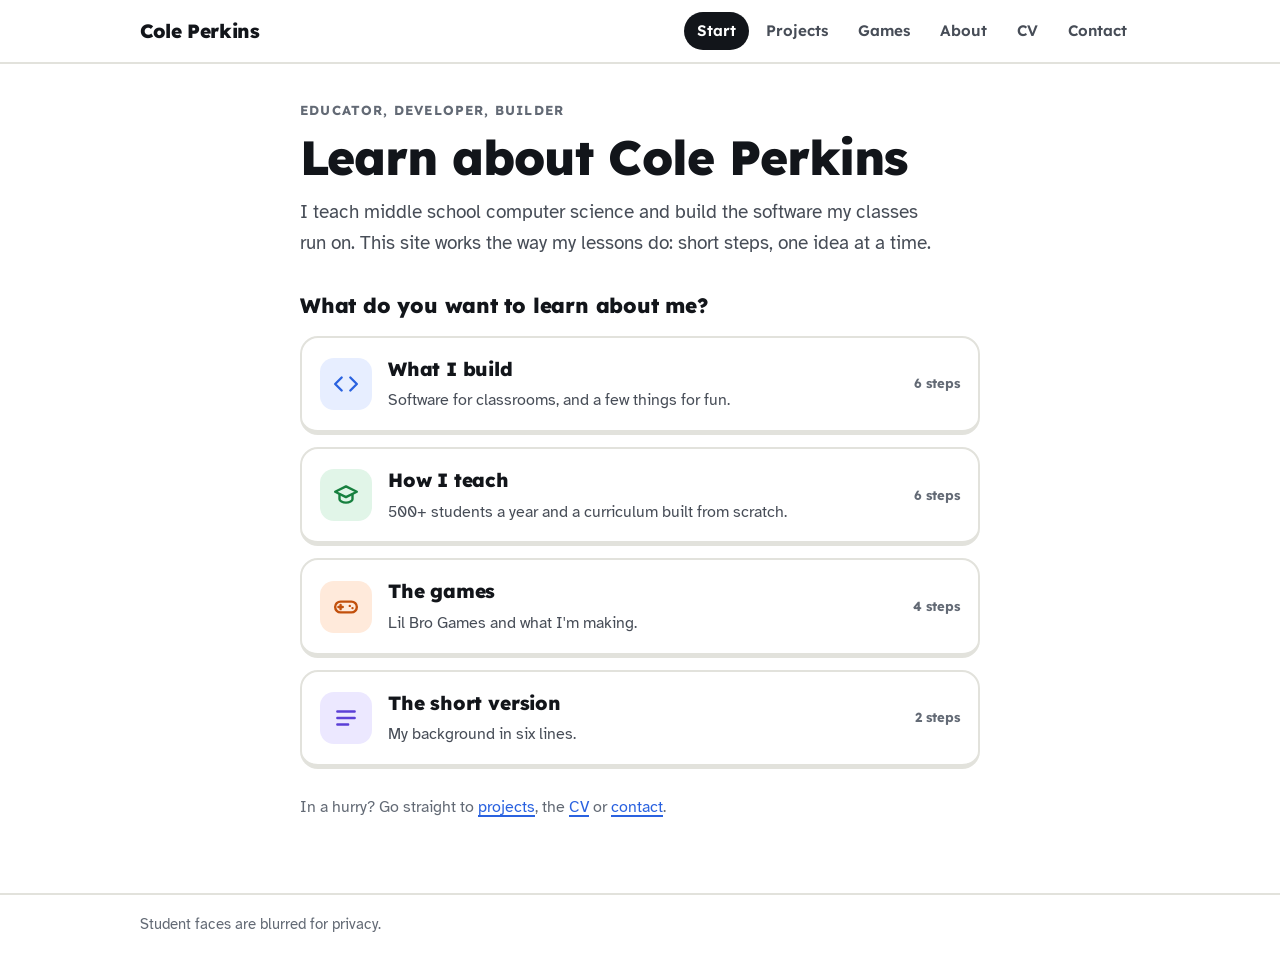
==== commit 7122d12b: "Update the CV page from the new ed tech resume Co-Authored-By: Claude Fable 5.2 <noreply@anthropic.c" ====
--- a/index.html
+++ b/index.html
@@ -171,7 +171,7 @@
 
       <div class="step wrap-up">
         <h2 tabindex="-1">That's what I build.</h2>
-        <p>I work in JavaScript, TypeScript, Python, React, Next.js, Postgres, p5.js and Three.js.</p>
+        <p>I work in JavaScript, Python, React, Node.js, p5.js, Three.js and Supabase.</p>
         <div class="btn-row">
           <a class="btn" href="portfolio.html">See every project</a>
           <a class="btn ghost" href="#teach">Next: how I teach</a>
@@ -247,8 +247,9 @@
         <h2 tabindex="-1">I built an installation for the lobby.</h2>
         <p>For our school's Care Week I made Care Garden in p5.js. Students submitted acts of kindness at a kiosk, and each one grew a flower in a shared garden on a big screen.</p>
         <p><strong>Thousands of submissions came in over one week.</strong></p>
-        <img src="images/care-garden-group.jpg" loading="lazy" alt="Cole with students beside the Care Garden display in the school lobby.">
-        <p class="cap"><a href="https://perkinscole.github.io/care-garden/" target="_blank" rel="noopener">Visit the garden</a></p>
+        <p>That was version 1. I am building <strong>version 2</strong> for this year: the garden redrawn as pixel art, where a smile at the webcam grows a flower.</p>
+        <img src="images/care-garden-day.png" width="1920" height="1080" loading="lazy" alt="Care Garden version 2: a pixel-art Robert Adams Middle School with a lawn full of flowers, each with a face at its center.">
+        <p class="cap">Version 2, in progress. <a href="https://perkinscole.github.io/care-garden/" target="_blank" rel="noopener">Visit the garden</a></p>
       </div>
 
       <div class="step">
@@ -356,10 +357,4 @@
   <footer class="site-footer">
     <div class="foot-in">
       <span>Student faces are blurred for privacy.</span>
-      <span><a href="mailto:cole.perkins@gmail.com">Email</a> &middot; <a href="https://github.com/perkinscole" target="_blank" rel="noopener">GitHub</a></span>
-    </div>
-  </footer>
-
-  <script src="learn.js"></script>
-</body>
-</html>
+      <span><a href="mailto:col
--- a/style.css
+++ b/style.css
@@ -125,6 +125,7 @@
 /* ---------- features, media, prose ---------- */
 .feature-title { display: flex; align-items: baseline; gap: 10px; flex-wrap: wrap; margin-bottom: 6px; }
 .feature-descriptor { color: var(--ink-2); font-size: 1.1rem; margin-bottom: 12px; max-width: 58ch; }
+h3.version { margin: 34px 0 8px; }
 .feature-media { margin: 16px 0; }
 .feature-media img, .feature-media video,
 .feature-media-grid img, .feature-media-grid video { width: 100%; border-radius: var(--r); border: 2px solid var(--line); background: var(--panel); }
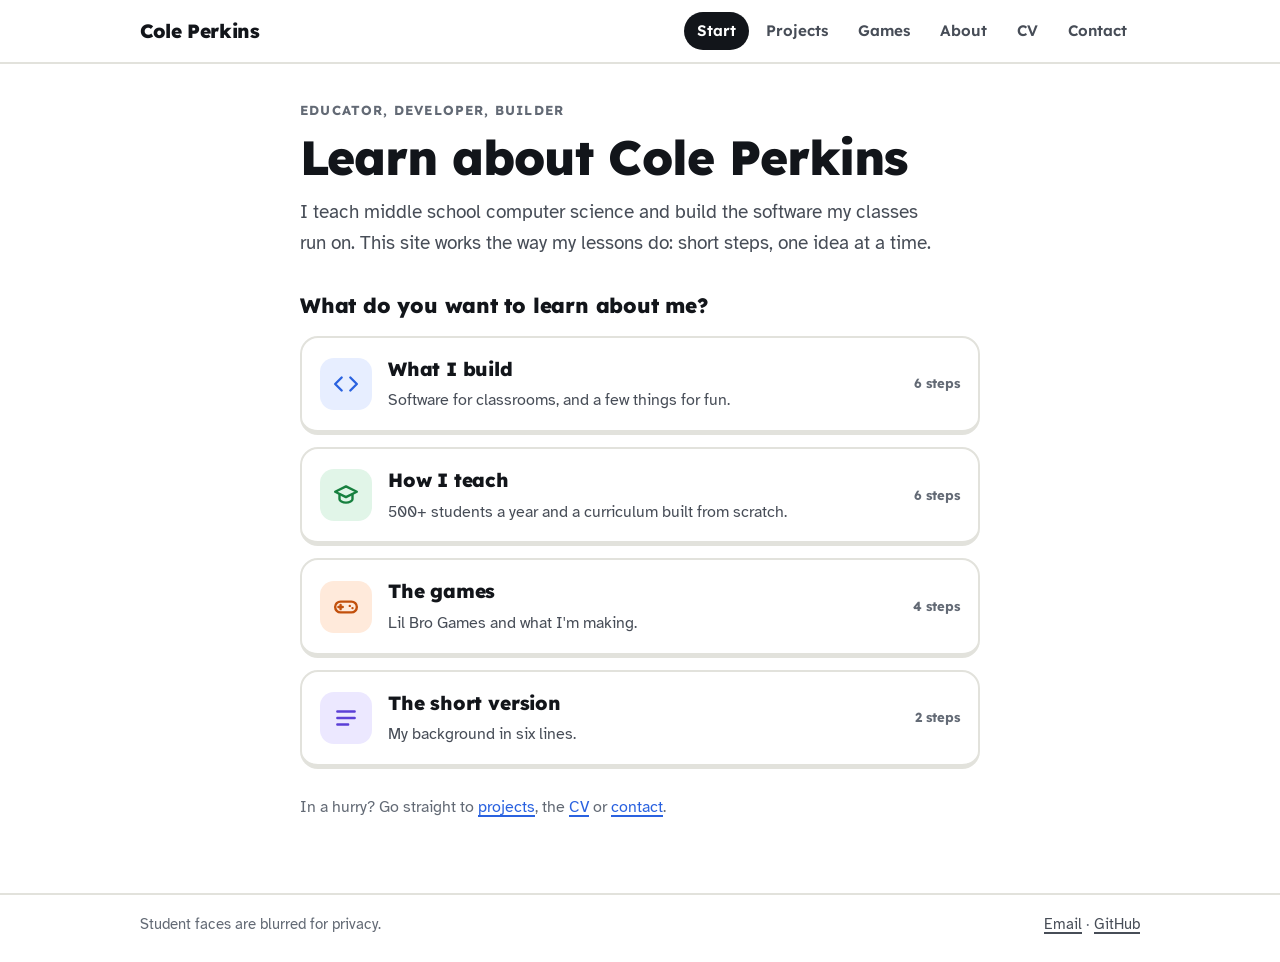
==== commit ae741dcb: "Restore the cut-off end of index.html so the lesson script loads The CV update commit truncated inde" ====
--- a/index.html
+++ b/index.html
@@ -357,4 +357,10 @@
   <footer class="site-footer">
     <div class="foot-in">
       <span>Student faces are blurred for privacy.</span>
-      <span><a href="mailto:col+      <span><a href="mailto:cole.perkins@gmail.com">Email</a> &middot; <a href="https://github.com/perkinscole" target="_blank" rel="noopener">GitHub</a></span>
+    </div>
+  </footer>
+
+  <script src="learn.js"></script>
+</body>
+</html>
